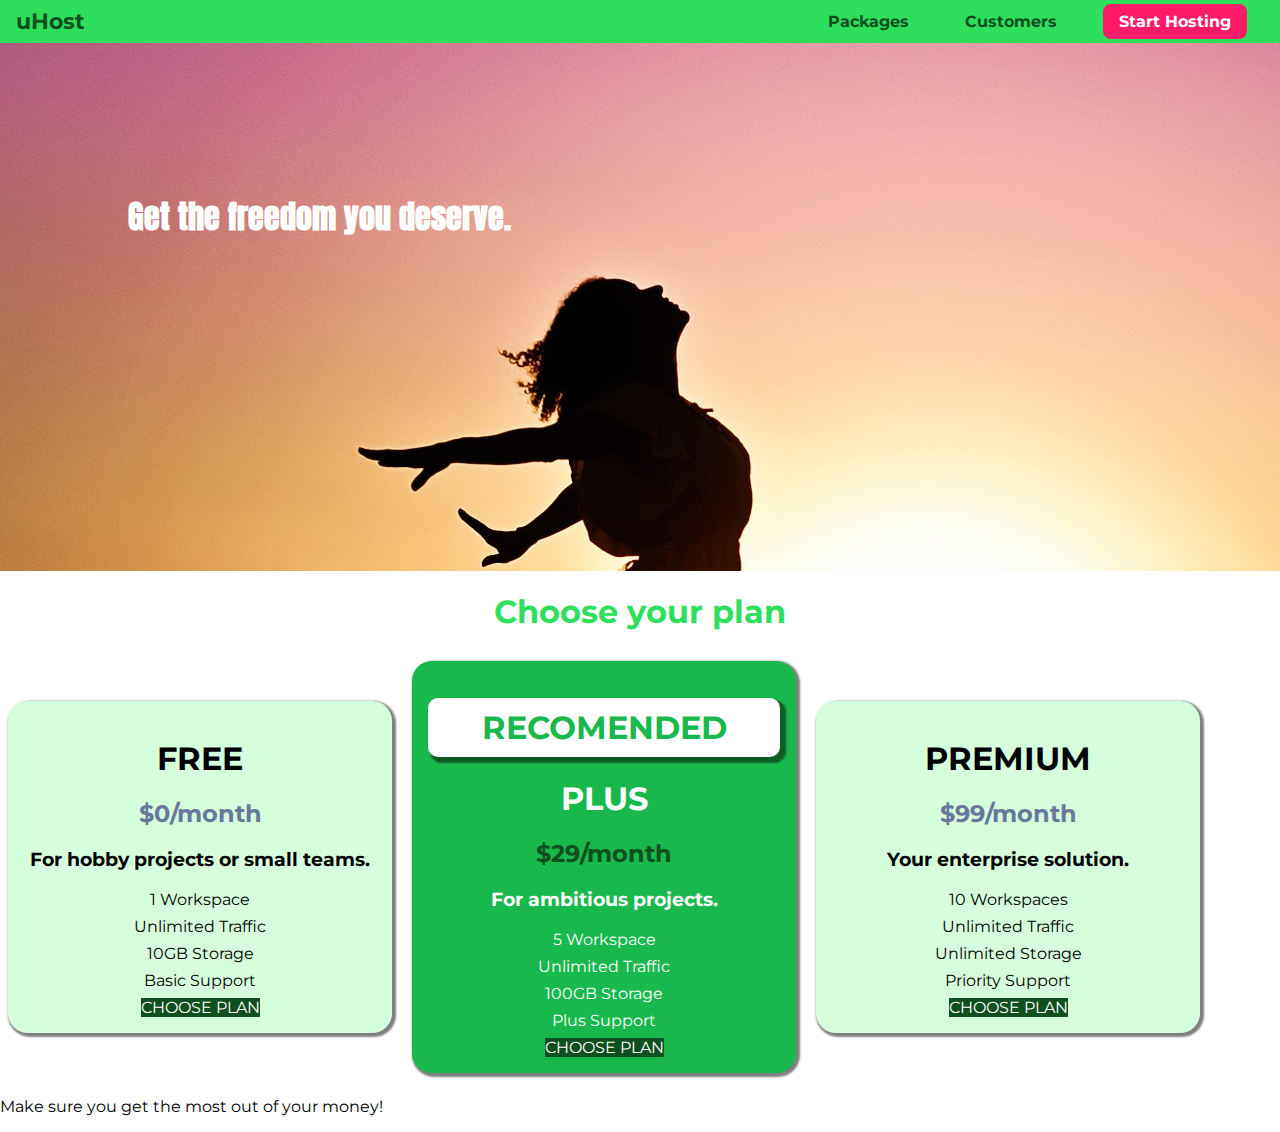
==== index.html @ 0c178bd7 "add CSS goodness" ====
<!DOCTYPE html>
<html>
  <head>
    <meta charset="utf-8" />
    <meta http-equiv="X-UA-Compatible" content="IE=edge" />
    <title>Page Title</title>
    <meta name="viewport" content="width=device-width, initial-scale=1" />
    <link
      href="https://fonts.googleapis.com/css?family=Anton"
      rel="stylesheet"
    />
    <link
      href="https://fonts.googleapis.com/css?family=Montserrat:400,700"
      rel="stylesheet"
    />
    <link rel="stylesheet" type="text/css" media="screen" href="style.css" />
    <script src="main.js"></script>
  </head>
  <body>
    <header class="main-header">
      <div class="uhost">
        <a href="index.html" class="brand">
          uHost
        </a>
      </div>
      <nav class="main-nav">
        <ul class="main-nav___items">
          <li class="main-nav___item">
            <a href="packages/index.html">Packages</a>
          </li>
          <li class="main-nav___item">
            <a href="customers/index.html">Customers</a>
          </li>
          <li class="main-nav___item main-nav___item--cta">
            <a href="start-hosting/index.html">Start Hosting</a>
          </li>
        </ul>
      </nav>
    </header>
    <main>
      <section id="product-overview">
        <h1>Get the freedom you deserve.</h1>
      </section>
      <section id="plans">
        <h1 class="section-title">Choose your plan</h1>
        <div class="art-div">
          <article class="plans">
            <h1>FREE</h1>
            <h2 class="plans__price">$0/month</h2>
            <h3>For hobby projects or small teams.</h3>
            <ul>
              <li>1 Workspace</li>
              <li>Unlimited Traffic</li>
              <li>10GB Storage</li>
              <li>Basic Support</li>
            </ul>
            <div>
              <buttonc class="button">CHOOSE PLAN</button>
            </div>
          </article>
          <article class="plans plans--highlighted">
            <h1 class="plan__annotation">RECOMENDED</h1>
            <h1 class="plan__type">PLUS</h1>
            <h2 class="plans__price">$29/month</h2c>
            <h3>For ambitious projects.</h3>
            <ul>
              <li>5 Workspace</li>
              <li>Unlimited Traffic</li>
              <li>100GB Storage</li>
              <li>Plus Support</li>
            </ul>
            <div>
              <buttonc class="button">CHOOSE PLAN</buttonc>
            </div>
          </article>
          <article class="plans">
            <h1>PREMIUM</h1>
            <h2 class="plans__price">$99/month</h2>
            <h3>Your enterprise solution.</h3>
            <ul>
              <li>10 Workspaces</li>
              <li>Unlimited Traffic</li>
              <li>Unlimited Storage</li>
              <li>Priority Support</li>
            </ul>
            <div>
              <buttonc class="button">CHOOSE PLAN</button>
            </div>
          </article>
        </div>
        <p>Make sure you get the most out of your money!</p>
      </section>
    </main>
  </body>
</html>
---- style.css ----
* {
  box-sizing: border-box;
}

body {
  font-family: 'Montserrat', sans-serif;
  margin: 0;
}

#product-overview {
  background: url('freedom.jpg');
  width: 100%;
  height: 528px;
  padding: 10%;
}

.section-title {
  color: #2ddf5c;
  text-align: center;
  font-weight: bold;
  font-size: 2em;
}

#product-overview h1 {
  color: white;
  font-family: 'Anton', sans-serif;
}

.main-header {
  background: #2ddf5c;
  padding: 8px 16px;
  width: 100%;
}

.main-header > div {
  display: inline-block;
  vertical-align: middle;
}

.brand {
  font-weight: bold;
  color: #0e4f1f;
  text-decoration: none;
  font-size: 22px;
  vertical-align: middle;
}

.main-nav {
  display: inline-block;
  text-align: right;
  width: calc(100% - 74px);
  vertical-align: middle;
}

.main-nav___items {
  margin: 0;
  padding: 0;
  list-style: none;
}

.main-nav___item {
  display: inline-block;
  margin: 0px 16px;
}

.main-nav___item a {
  color: #0e4f1f;
  text-decoration: none;
  font-weight: bold;
  padding: 10px;
}

.main-nav___item a:hover,
.main-nav___item a:active {
  color: white;
  border-bottom: 3px solid white;
}

.main-nav___item--cta a {
  color: white;
  background: #ff1b68;
  padding: 8px 16px;
  border-radius: 8px;
}

.main-nav___item--cta a:hover,
.main-nav___item--cta a:active {
  color: #ff1b68;
  background: white;
  border: none;
}

.plans {
  display: inline-block;
  background: #d5ffdc;
  text-align: center;
  padding: 16px;
  margin: 8px;
  width: 30%;
  vertical-align: middle;
  border-radius: 20px;
  box-shadow: 2px 2px 2px 2px rgba(0, 0, 0, 0.5);
}

.plans__price {
  color: #69779b;
}
.plans--highlighted {
  background: #19b84c;
  color: white;
  box-shadow: 2px 2px 2px 2px rgba(0, 0, 0, 0.5);
  border-radius: 20px;
}

.plans--highlighted .plans__price {
  color: #0e4f1f;
}

.plan__type {
  color: white;
}

.plan__annotation {
  background: white;
  color: #19b84c;
  padding: 10px;
  box-shadow: 4px 4px 2px 2px rgba(0, 0, 0, 0.5);
  border-radius: 10px;
}

.plans ul {
  text-align: center;
  padding: 0;
  margin: 0;
}

.plans li {
  list-style: none;
  text-align: center;
  margin-bottom: 8px;
}

.button {
  background: #0e4f1f;
  color: white;
  font: inherit;
}
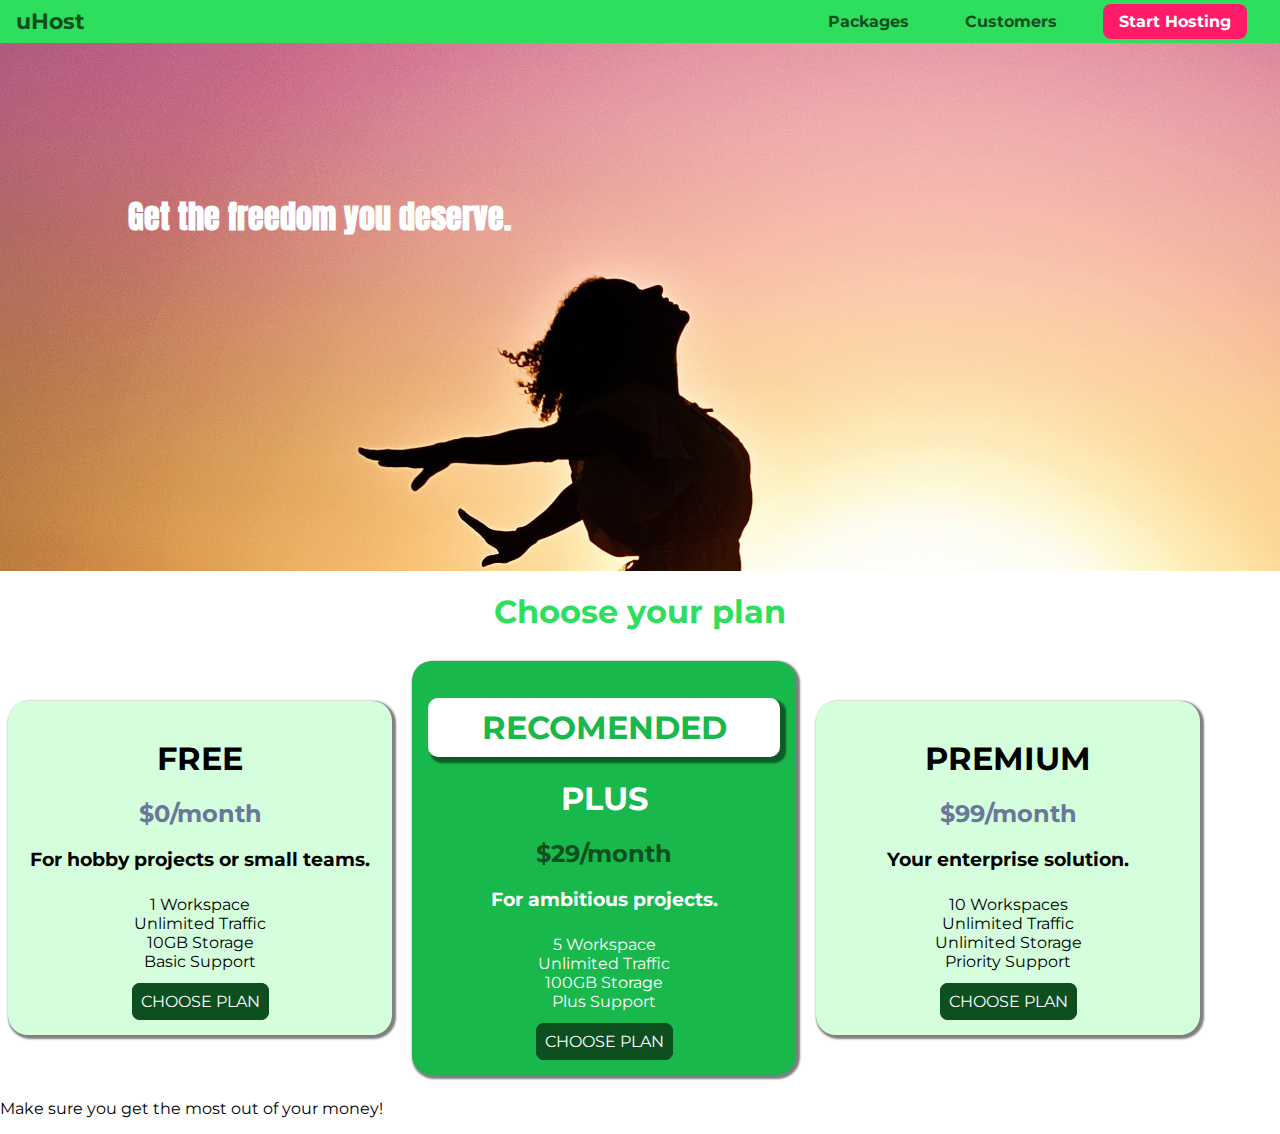
==== commit 61c1b967: "fix button and spacing in ils" ====
--- a/index.html
+++ b/index.html
@@ -54,7 +54,7 @@
               <li>10GB Storage</li>
               <li>Basic Support</li>
             </ul>
-            <div>
+            <div class="plans__select">
               <buttonc class="button">CHOOSE PLAN</button>
             </div>
           </article>
@@ -69,9 +69,9 @@
               <li>100GB Storage</li>
               <li>Plus Support</li>
             </ul>
-            <div>
+            <div class="plans__select">
               <buttonc class="button">CHOOSE PLAN</buttonc>
-            </div>
+            </divc>
           </article>
           <article class="plans">
             <h1>PREMIUM</h1>
@@ -83,7 +83,7 @@
               <li>Unlimited Storage</li>
               <li>Priority Support</li>
             </ul>
-            <div>
+            <div class="plans__select">
               <buttonc class="button">CHOOSE PLAN</button>
             </div>
           </article>
--- a/style.css
+++ b/style.css
@@ -130,18 +130,23 @@
 
 .plans ul {
   text-align: center;
-  padding: 0;
-  margin: 0;
+  padding: 5px;
 }
 
 .plans li {
   list-style: none;
   text-align: center;
-  margin-bottom: 8px;
+}
+
+.plans__select {
+  margin: 8px 0;
 }
 
 .button {
   background: #0e4f1f;
   color: white;
   font: inherit;
+  border: 1.5px solid #0e4f1f;
+  padding: 8px;
+  border-radius: 8px;
 }
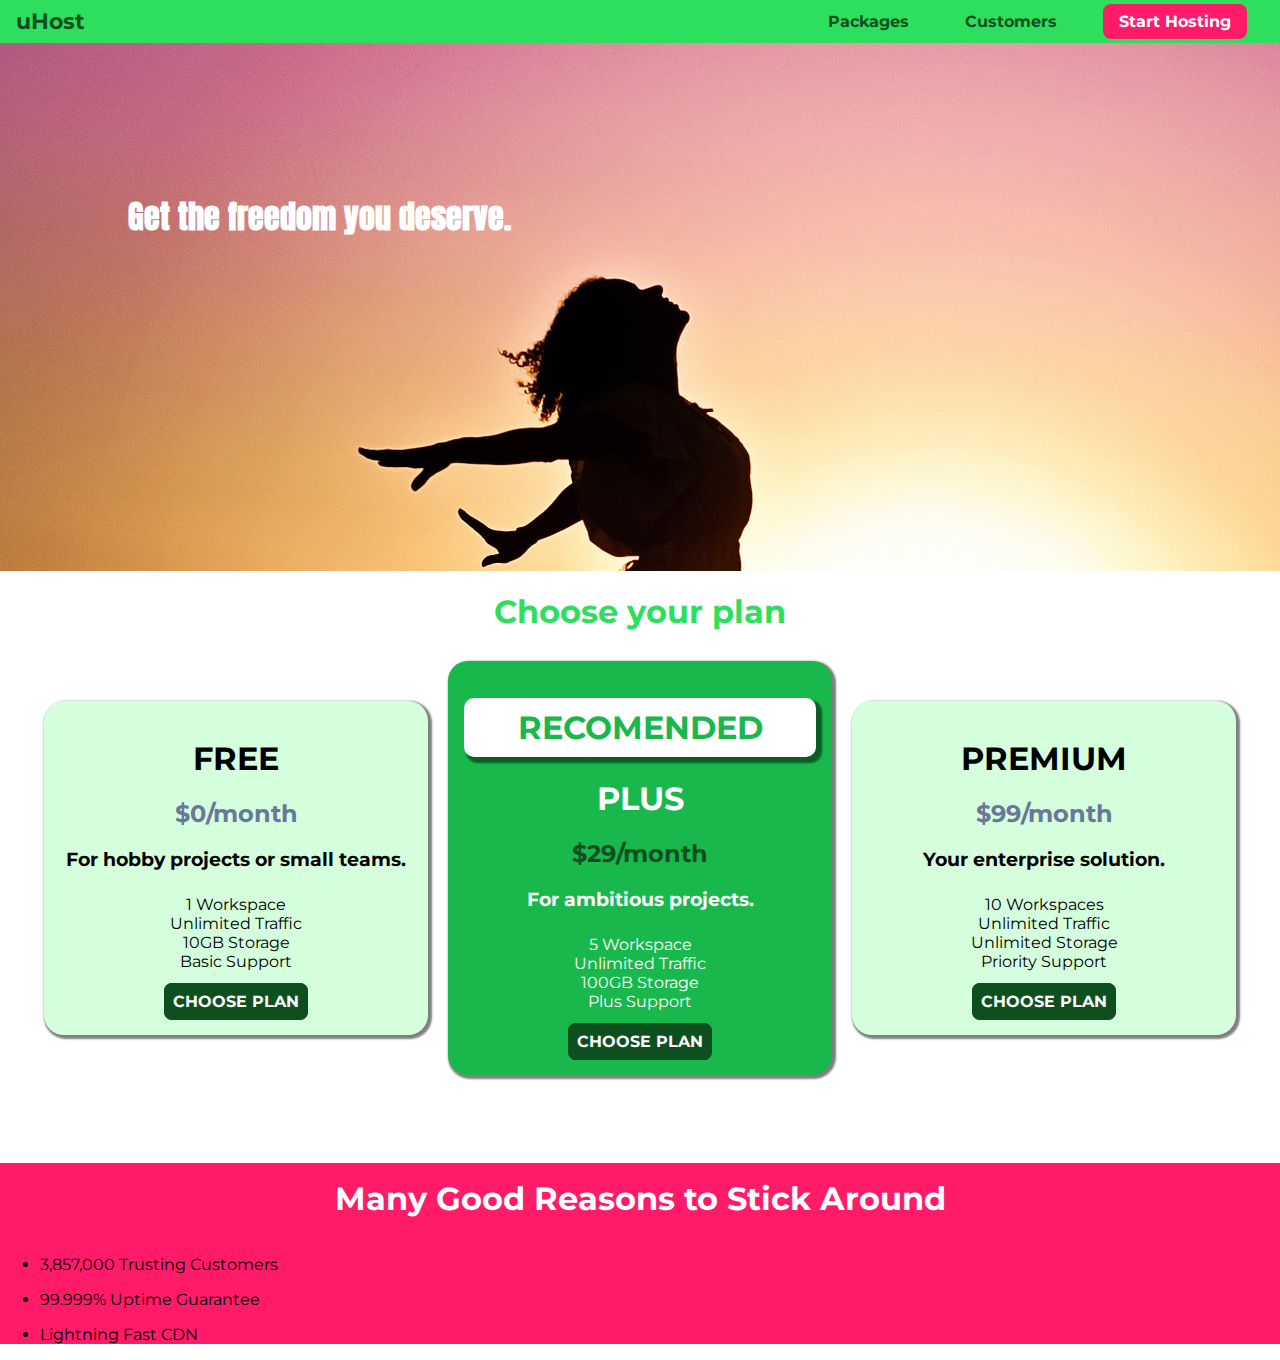
==== commit 744962e3: ""begin styling the last section"" ====
--- a/index.html
+++ b/index.html
@@ -88,8 +88,31 @@
             </div>
           </article>
         </div>
-        <p>Make sure you get the most out of your money!</p>
+      
       </section>
+      <section id="key-features">
+        <h1 class="section-title">Many Good Reasons to Stick Around</h1>
+        <ul>
+            <li>
+                <div>
+
+                </div>
+                <p>3,857,000 Trusting Customers</p>
+            </li>
+            <li>
+                <div>
+
+                </div>
+                <p>99.999% Uptime Guarantee</p>
+            </li>
+            <li>
+                <div>
+
+                </div>
+                <p>Lightning Fast CDN</p>
+            </li>
+        </ul>
+    </section>
     </main>
   </body>
 </html>
--- a/style.css
+++ b/style.css
@@ -149,4 +149,26 @@
   border: 1.5px solid #0e4f1f;
   padding: 8px;
   border-radius: 8px;
+  font-weight: bold;
+  cursor: pointer;
 }
+
+.button:hover,
+.button:active {
+  background: white;
+  color: #0e4f1f;
+}
+
+#key-features {
+  background: #ff1b68;
+}
+
+#key-features .section-title {
+  color: white;
+  margin-top: 80px;
+  padding: 16px;
+}
+
+.art-div {
+  text-align: center;
+}
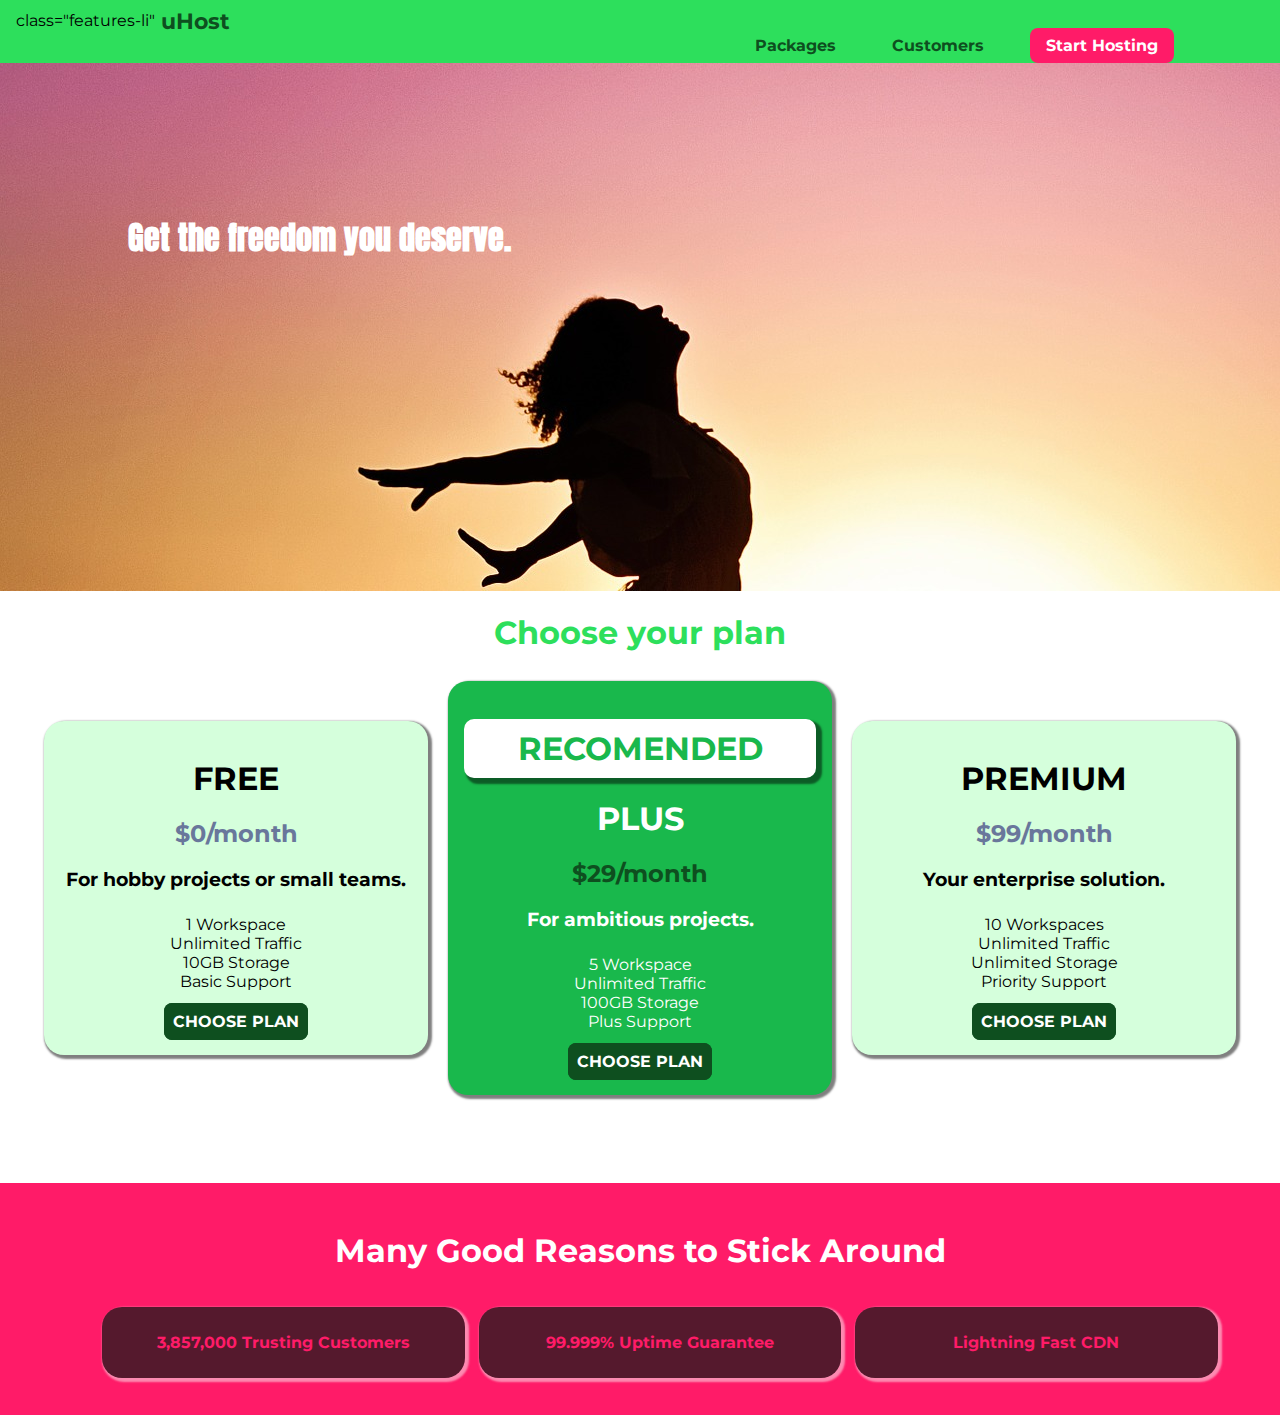
==== commit 267650b5: "Pimped ul from bottom section" ====
--- a/index.html
+++ b/index.html
@@ -19,7 +19,7 @@
   <body>
     <header class="main-header">
       <div class="uhost">
-        <a href="index.html" class="brand">
+         class="features-li"<a href="index.html" class="brand">
           uHost
         </a>
       </div>
@@ -92,20 +92,20 @@
       </section>
       <section id="key-features">
         <h1 class="section-title">Many Good Reasons to Stick Around</h1>
-        <ul>
-            <li>
+        <ul class="features-ul">
+            <li class="features-li">
                 <div>
 
                 </div>
                 <p>3,857,000 Trusting Customers</p>
             </li>
-            <li>
+            <li class="features-li">
                 <div>
 
                 </div>
                 <p>99.999% Uptime Guarantee</p>
             </li>
-            <li>
+            <li class="features-li">
                 <div>
 
                 </div>
--- a/style.css
+++ b/style.css
@@ -161,14 +161,31 @@
 
 #key-features {
   background: #ff1b68;
+  margin-top: 80px;
+  padding: 16px;
 }
 
 #key-features .section-title {
   color: white;
-  margin-top: 80px;
-  padding: 16px;
+  margin: 32px;
 }
 
 .art-div {
   text-align: center;
 }
+
+.features-li{
+  display: inline-block;
+  width: 30%;
+  font-weight: bold;
+  color: #ff1b68;
+  padding: 10px;
+  background: #55192d;
+  margin:5px;
+  border-radius: 20px;
+  box-shadow: 2px 2px 2px 2px rgba(250, 249, 249, 0.5);
+}
+
+.features-ul{
+  text-align: center;
+}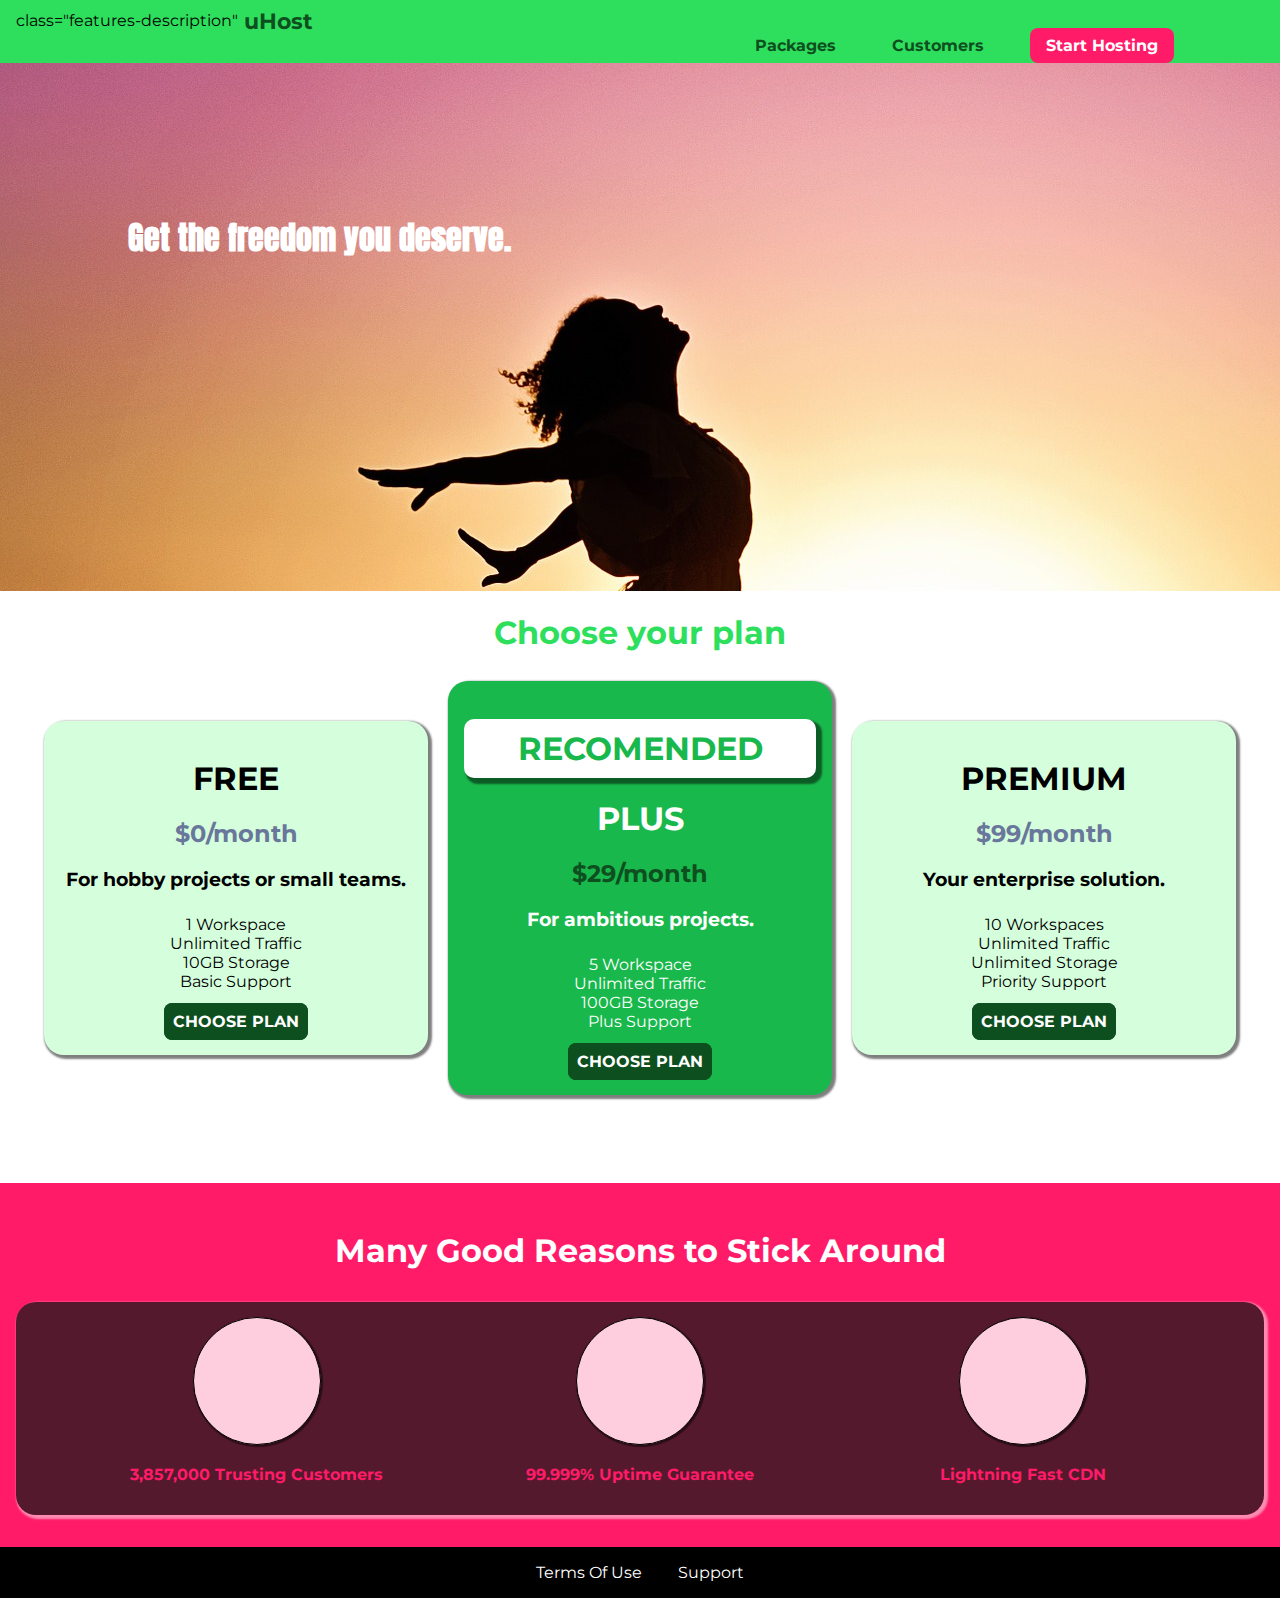
==== commit ae7fc467: "finish landing page" ====
--- a/index.html
+++ b/index.html
@@ -19,7 +19,7 @@
   <body>
     <header class="main-header">
       <div class="uhost">
-         class="features-li"<a href="index.html" class="brand">
+          class="features-description"<a href="index.html" class="brand">
           uHost
         </a>
       </div>
@@ -94,25 +94,36 @@
         <h1 class="section-title">Many Good Reasons to Stick Around</h1>
         <ul class="features-ul">
             <li class="features-li">
-                <div>
+                <div class="features-image">
 
                 </div>
-                <p>3,857,000 Trusting Customers</p>
+                <p class="features-description">3,857,000 Trusting Customers</p>
             </li>
             <li class="features-li">
-                <div>
+                <div class="features-image">
 
                 </div>
-                <p>99.999% Uptime Guarantee</p>
+                <p class="features-description">99.999% Uptime Guarantee</p>
             </li>
             <li class="features-li">
-                <div>
+                <div class="features-image">
 
                 </div>
-                <p>Lightning Fast CDN</p>
+                <p class="features-description">Lightning Fast CDN</p>
             </li>
         </ul>
     </section>
     </main>
+    <footer class="footer">
+      <nav class="footer__nav">
+        <ul class="footer__ul">
+          <li class="footer__li">
+            <a href="#">Terms Of Use</a>
+          </li>
+          <li class="footer__li">
+            <a href="#">Support</a>
+          </li>
+      </nav>
+    </footer>
   </body>
 </html>
--- a/style.css
+++ b/style.css
@@ -177,15 +177,58 @@
 .features-li{
   display: inline-block;
   width: 30%;
+  margin:5px; 
+}
+
+.features-image {
+  background:#ffcede;
+  width: 128px;
+  border: 1px black solid;
+  height: 128px;
+  text-align:center;
+  border-radius: 100%;
+  display: inline-block;
+  box-shadow: 1px 1px 1px 1px rgba(0, 0, 0, 0.5);
+
+}
+
+.features-ul{
+  text-align: center;
   font-weight: bold;
   color: #ff1b68;
   padding: 10px;
   background: #55192d;
-  margin:5px;
   border-radius: 20px;
   box-shadow: 2px 2px 2px 2px rgba(250, 249, 249, 0.5);
-}
-
-.features-ul{
-  text-align: center;
+  
+}
+
+
+.footer__ul {
+  text-align: center;
+  background: black;
+  margin: 0;
+  padding: 16px;
+}
+
+.footer__li {
+  display: inline-block;
+  list-style: none;
+  text-align: center;
+  margin: 0 16px;
+  padding: 0;
+}
+
+.footer__li a {
+  text-decoration: none;
+  color: white;
+ }
+
+.features-description {
+  text-align: center;
+}
+
+.footer__li a:hover,
+.footer__li a:active{
+  color: #ccc;
 }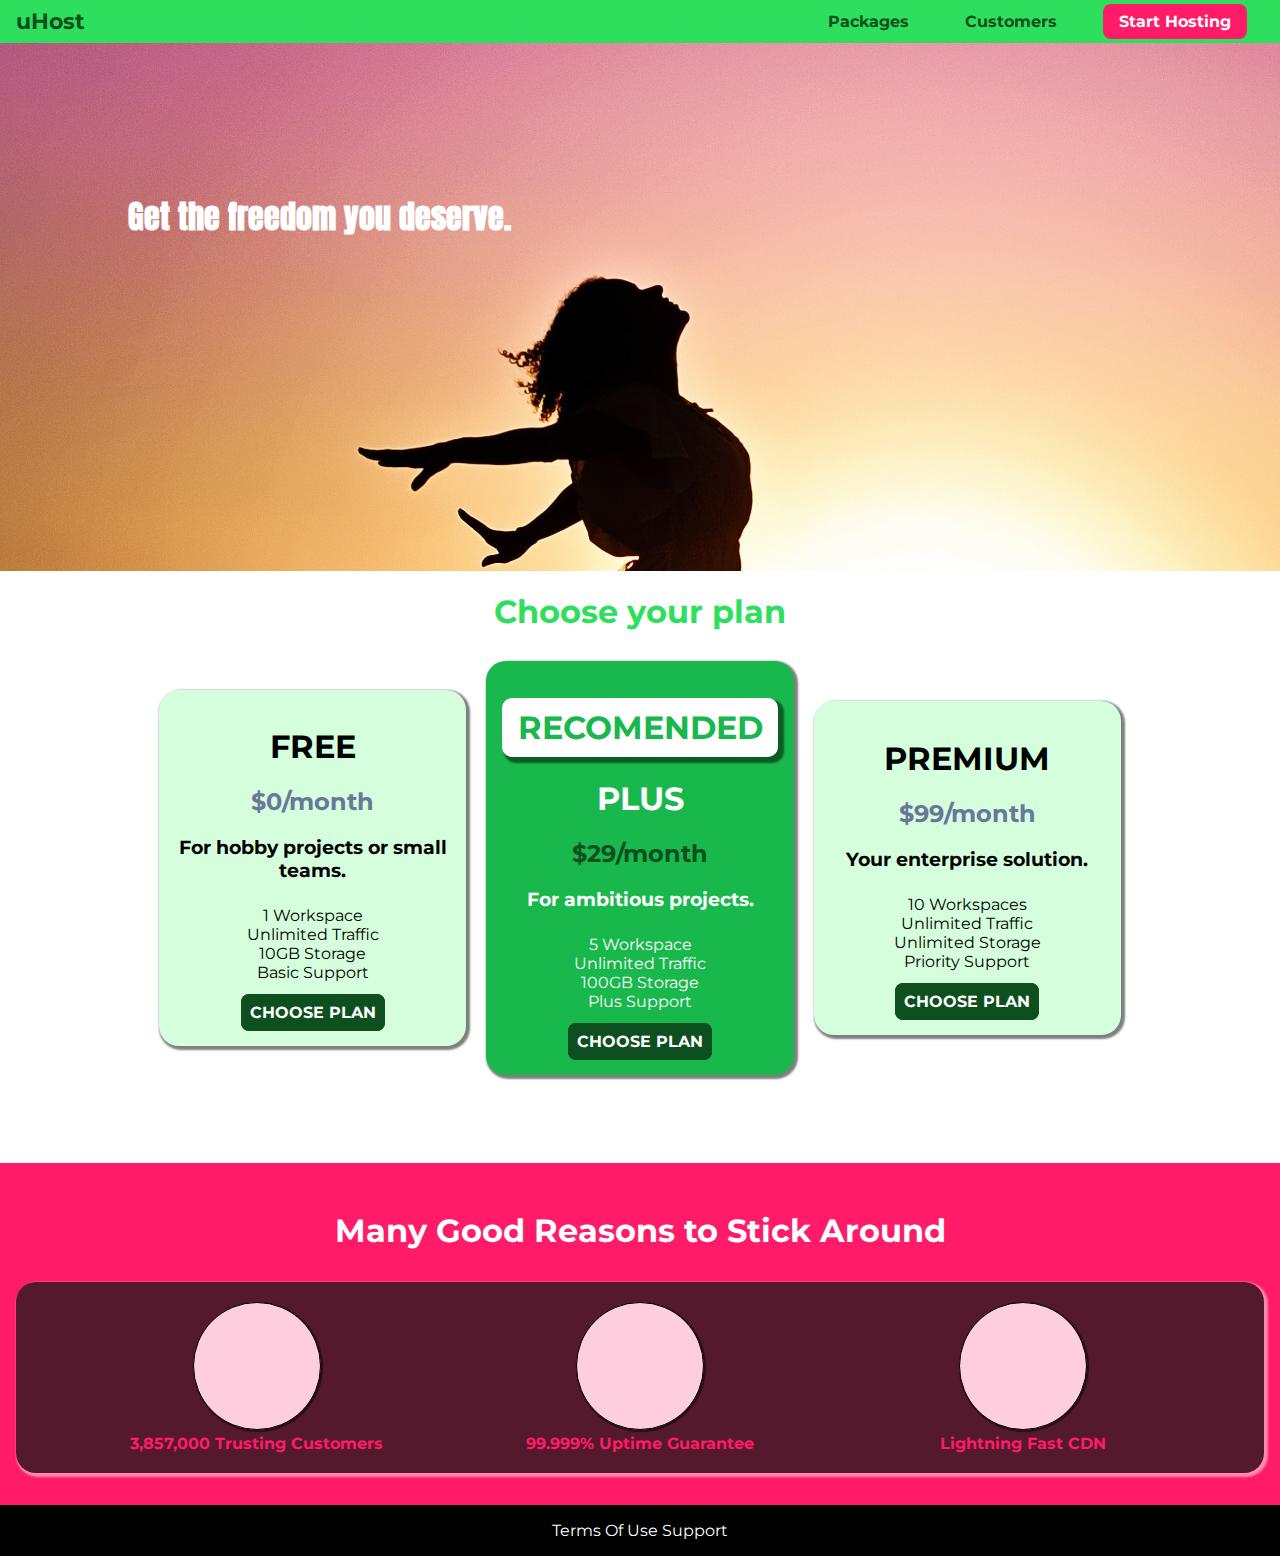
==== commit 453a400b: "Add extra page alinged everything" ====
--- a/index.html
+++ b/index.html
@@ -13,13 +13,14 @@
       href="https://fonts.googleapis.com/css?family=Montserrat:400,700"
       rel="stylesheet"
     />
+    <link rel="stylesheet" type="text/css" media="screen" href="shared.css">
     <link rel="stylesheet" type="text/css" media="screen" href="style.css" />
     <script src="main.js"></script>
   </head>
   <body>
     <header class="main-header">
       <div class="uhost">
-          class="features-description"<a href="index.html" class="brand">
+          <a href="index.html" class="brand">
           uHost
         </a>
       </div>
--- a/shared.css
+++ b/shared.css
@@ -0,0 +1,113 @@
+* {
+  box-sizing: border-box;
+}
+
+body {
+  font-family: 'Montserrat', sans-serif;
+  margin: 0;
+}
+
+.main-header {
+  background: #2ddf5c;
+  padding: 8px 16px;
+  width: 100%;
+}
+
+.main-header > div {
+  display: inline-block;
+  vertical-align: middle;
+}
+
+.brand {
+  font-weight: bold;
+  color: #0e4f1f;
+  text-decoration: none;
+  font-size: 22px;
+  vertical-align: middle;
+}
+
+.main-nav {
+  display: inline-block;
+  text-align: right;
+  width: calc(100% - 74px);
+  vertical-align: middle;
+}
+
+.main-nav___items {
+  margin: 0;
+  padding: 0;
+  list-style: none;
+}
+
+.main-nav___item {
+  display: inline-block;
+  margin: 0px 16px;
+}
+
+.main-nav___item a {
+  color: #0e4f1f;
+  text-decoration: none;
+  font-weight: bold;
+  padding: 10px;
+}
+
+.main-nav___item a:hover,
+.main-nav___item a:active {
+  color: white;
+  border-bottom: 3px solid white;
+}
+
+.main-nav___item--cta a {
+  color: white;
+  background: #ff1b68;
+  padding: 8px 16px;
+  border-radius: 8px;
+}
+
+.main-nav___item--cta a:hover,
+.main-nav___item--cta a:active {
+  color: #ff1b68;
+  background: white;
+  border: none;
+}
+
+.button {
+  background: #0e4f1f;
+  color: white;
+  font: inherit;
+  border: 1.5px solid #0e4f1f;
+  padding: 8px;
+  border-radius: 8px;
+  font-weight: bold;
+  cursor: pointer;
+}
+
+.button:hover,
+.button:active {
+  background: white;
+  color: #0e4f1f;
+}
+
+.footer__ul {
+  text-align: center;
+  background: black;
+  margin: 0;
+  padding: 16px;
+  vertical-align: middle;
+}
+
+.footer__li {
+  display: inline-block;
+  list-style: none;
+  text-align: center;
+}
+
+.footer__li a {
+  text-decoration: none;
+  color: white;
+}
+
+.footer__li a:hover,
+.footer__li a:active {
+  color: #ccc;
+}
--- a/style.css
+++ b/style.css
@@ -1,12 +1,3 @@
-* {
-  box-sizing: border-box;
-}
-
-body {
-  font-family: 'Montserrat', sans-serif;
-  margin: 0;
-}
-
 #product-overview {
   background: url('freedom.jpg');
   width: 100%;
@@ -24,70 +15,6 @@
 #product-overview h1 {
   color: white;
   font-family: 'Anton', sans-serif;
-}
-
-.main-header {
-  background: #2ddf5c;
-  padding: 8px 16px;
-  width: 100%;
-}
-
-.main-header > div {
-  display: inline-block;
-  vertical-align: middle;
-}
-
-.brand {
-  font-weight: bold;
-  color: #0e4f1f;
-  text-decoration: none;
-  font-size: 22px;
-  vertical-align: middle;
-}
-
-.main-nav {
-  display: inline-block;
-  text-align: right;
-  width: calc(100% - 74px);
-  vertical-align: middle;
-}
-
-.main-nav___items {
-  margin: 0;
-  padding: 0;
-  list-style: none;
-}
-
-.main-nav___item {
-  display: inline-block;
-  margin: 0px 16px;
-}
-
-.main-nav___item a {
-  color: #0e4f1f;
-  text-decoration: none;
-  font-weight: bold;
-  padding: 10px;
-}
-
-.main-nav___item a:hover,
-.main-nav___item a:active {
-  color: white;
-  border-bottom: 3px solid white;
-}
-
-.main-nav___item--cta a {
-  color: white;
-  background: #ff1b68;
-  padding: 8px 16px;
-  border-radius: 8px;
-}
-
-.main-nav___item--cta a:hover,
-.main-nav___item--cta a:active {
-  color: #ff1b68;
-  background: white;
-  border: none;
 }
 
 .plans {
@@ -142,23 +69,6 @@
   margin: 8px 0;
 }
 
-.button {
-  background: #0e4f1f;
-  color: white;
-  font: inherit;
-  border: 1.5px solid #0e4f1f;
-  padding: 8px;
-  border-radius: 8px;
-  font-weight: bold;
-  cursor: pointer;
-}
-
-.button:hover,
-.button:active {
-  background: white;
-  color: #0e4f1f;
-}
-
 #key-features {
   background: #ff1b68;
   margin-top: 80px;
@@ -171,28 +81,29 @@
 }
 
 .art-div {
+  width: 80%;
+  margin: auto;
   text-align: center;
 }
 
-.features-li{
+.features-li {
   display: inline-block;
   width: 30%;
-  margin:5px; 
+  margin: 10px 5px;
 }
 
 .features-image {
-  background:#ffcede;
+  background: #ffcede;
   width: 128px;
   border: 1px black solid;
   height: 128px;
-  text-align:center;
+  text-align: center;
   border-radius: 100%;
   display: inline-block;
   box-shadow: 1px 1px 1px 1px rgba(0, 0, 0, 0.5);
-
 }
 
-.features-ul{
+.features-ul {
   text-align: center;
   font-weight: bold;
   color: #ff1b68;
@@ -200,35 +111,9 @@
   background: #55192d;
   border-radius: 20px;
   box-shadow: 2px 2px 2px 2px rgba(250, 249, 249, 0.5);
-  
 }
-
-
-.footer__ul {
-  text-align: center;
-  background: black;
-  margin: 0;
-  padding: 16px;
-}
-
-.footer__li {
-  display: inline-block;
-  list-style: none;
-  text-align: center;
-  margin: 0 16px;
-  padding: 0;
-}
-
-.footer__li a {
-  text-decoration: none;
-  color: white;
- }
 
 .features-description {
   text-align: center;
+  margin: 0 0;
 }
-
-.footer__li a:hover,
-.footer__li a:active{
-  color: #ccc;
-}